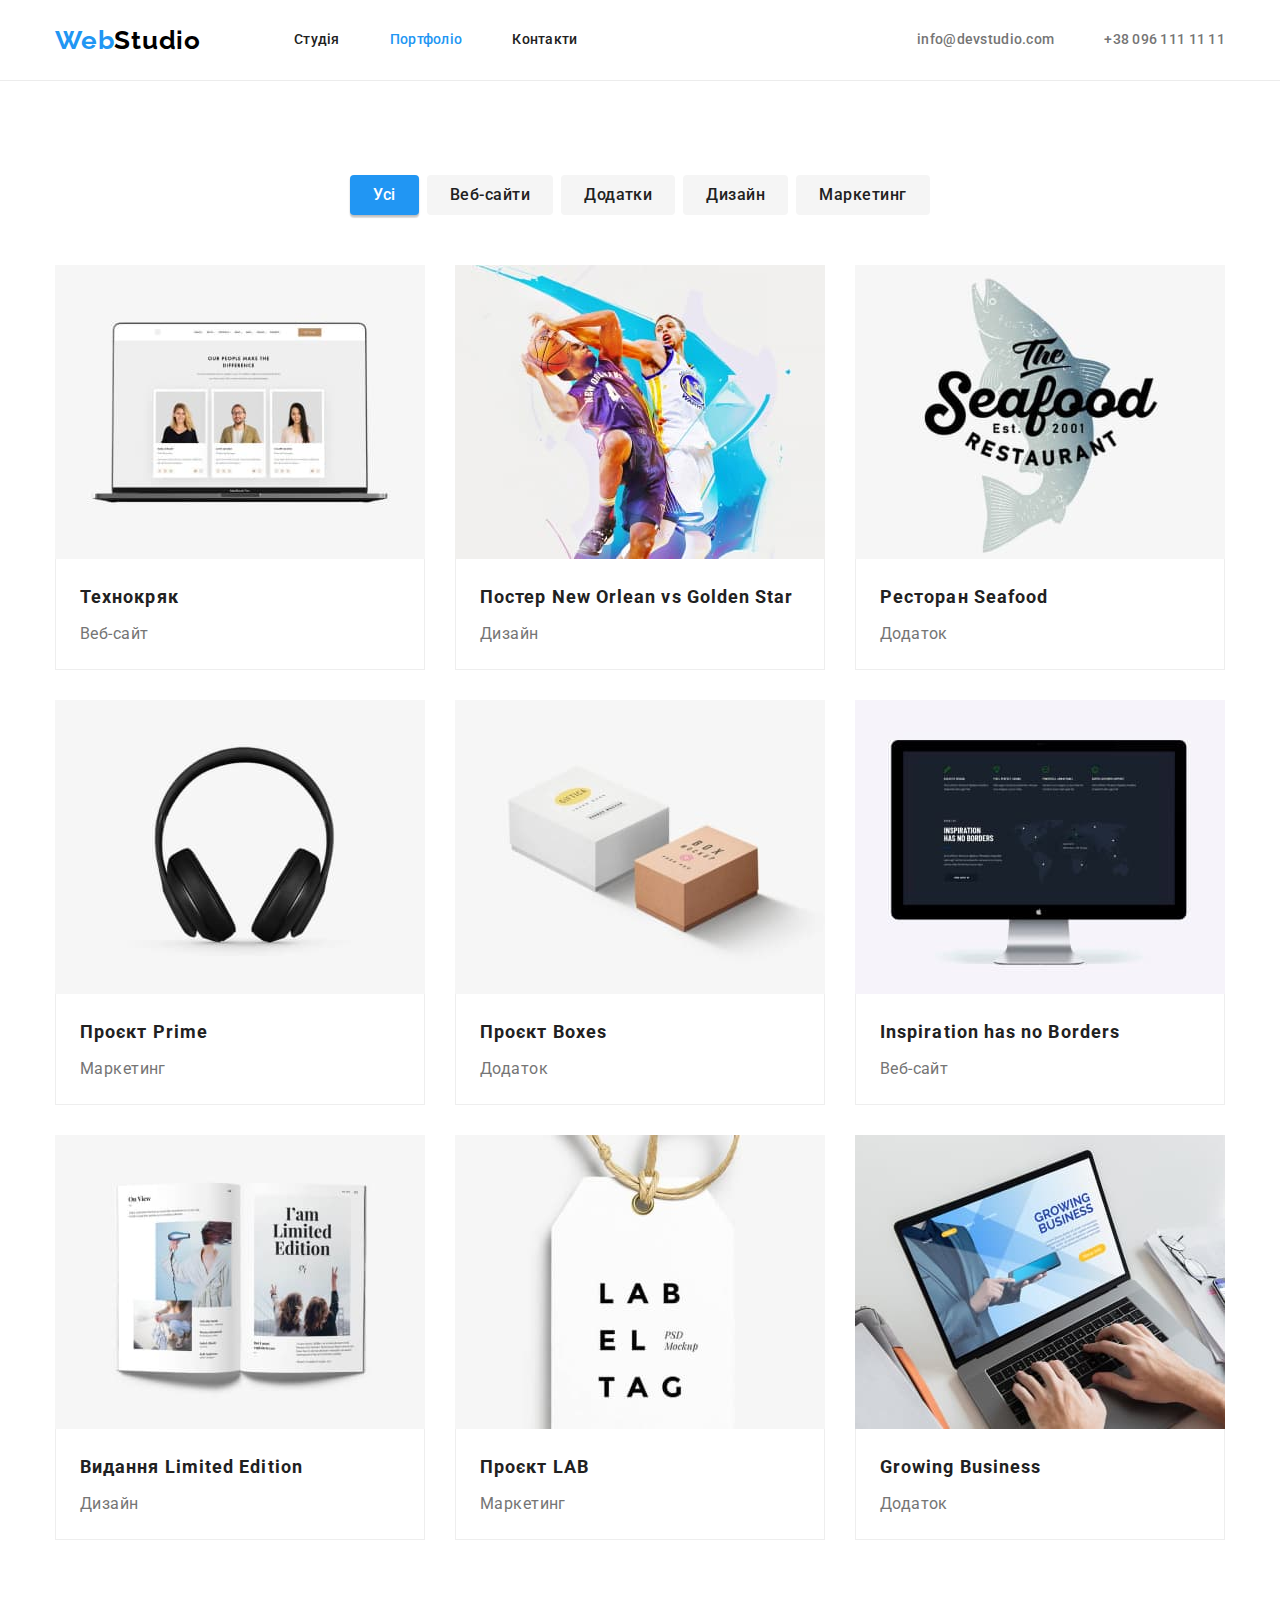
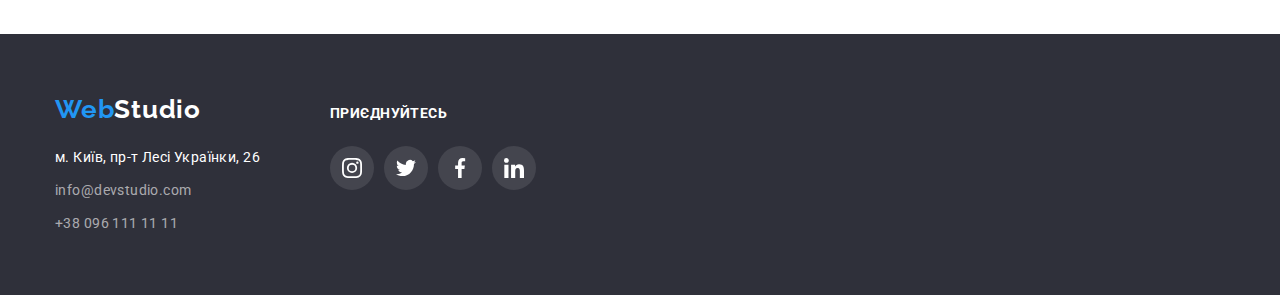
==== portfolio.html @ c972b33f "start" ====
<!DOCTYPE html>
<html lang="en">

<head>
   <meta charset="UTF-8" />
   <meta http-equiv="X-UA-Compatible" content="IE=edge" />
   <meta name="viewport" content="width=device-width, initial-scale=1.0" />
   <title>Studio</title>
   <link rel="preconnect" href="https://fonts.googleapis.com" />
   <link rel="preconnect" href="https://fonts.gstatic.com" crossorigin />
   <link
      href="https://fonts.googleapis.com/css2?family=Raleway:wght@700&family=Roboto:wght@400;500;700;900&display=swap"
      rel="stylesheet" />

   <!-- <link rel="stylesheet" href="./css/min-norm.css" /> -->

   <link rel="stylesheet"
      href="https://cdnjs.cloudflare.com/ajax/libs/modern-normalize/2.0.0/modern-normalize.min.css" />

   <link rel="stylesheet" href="./css/styles.css" />
</head>

<body>
   <!--==== HEADER ====-->
   <header class="hed-box main-head">
      <div class="hed-box container">
         <a class="logo logo-header link" href="./index.html" id="top">Web<span class="part-dark">Studio</span>
         </a>

         <!--=== NAV ===-->
         <nav class="main-nav">
            <ul class="nav-list list">
               <li class="item">
                  <a class="nav-link link" href="./index.html">Студія</a>
               </li>
               <li class="item">
                  <a class="nav-link current link" href="./portfolio.html">Портфоліо</a>
               </li>
               <li class="item">
                  <a class="nav-link link" href="#footer-contact">Контакти</a>
               </li>
            </ul>
         </nav>
         <!-- nav-fin -->

         <!--== CONTACT ==-->
         <ul class="contaсt-list list">
            <li class="item">
               <a class="mail-link link" href="mailto:info@devstudio.com">
                  info@devstudio.com
               </a>
            </li>
            <li class="item">
               <a class="header-tel-link link" href="tel:+380961111111">
                  +38 096 111 11 11
               </a>
            </li>
         </ul>
         <!-- contact-fin -->
      </div>
   </header>
   <!-- header-fin -->

   <!--== MAIN ==-->
   <main>
      <section class="section portfolio">
         <div class="container">
            <h1 class="visually-hidden">Портфоліо</h1>
            <ul class="filter list">
               <li class="item">
                  <button class="filter-btn btn active" type="button">
                     Усі
                  </button>
               </li>

               <li class="item">
                  <button class="filter-btn btn" type="button">
                     Веб-сайти
                  </button>
               </li>

               <li class="item">
                  <button class="filter-btn btn" type="button">
                     Додатки
                  </button>
               </li>

               <li class="item">
                  <button class="filter-btn btn" type="button">
                     Дизайн
                  </button>
               </li>

               <li class="item">
                  <button class="filter-btn btn" type="button">
                     Маркетинг
                  </button>
               </li>
            </ul>

            <!-- ==== EXAMPLES ==== -->
            <ul class="examples-list list">
               <li class="item">
                  <a class="examples-link link" href="">
                     <img src="./images/exampl-01.jpg" width="370"
                        alt="ноутбук з зображенням сторінки сайту на моніторі" />

                     <div class="card-descr">
                        <h3 class="examples-title title">Технокряк</h3>
                        <p class="examples-text">Веб-сайт</p>
                     </div>
                  </a>
               </li>

               <li class="item">
                  <a class="examples-link link" href="/">
                     <img src="./images/exampl-02.jpg" width="370" alt="два баскетболісти з м'ячем" />

                     <div class="card-descr">
                        <h3 class="examples-title title">
                           Постер
                           <span lang="en">New Orlean vs Golden Star</span>
                        </h3>
                        <p class="examples-text">Дизайн</p>
                     </div>
                  </a>
               </li>

               <li class="item">
                  <a class="examples-link link" href="/">
                     <img src="./images/exampl-03.jpg" width="370" alt="стилізоване зображення риби з написом" />

                     <div class="card-descr">
                        <h3 class="examples-title title">
                           Ресторан <span lang="en">Seafood</span>
                        </h3>
                        <p class="examples-text">Додаток</p>
                     </div>
                  </a>
               </li>

               <li class="item">
                  <a class="examples-link link" href="/">
                     <img src="./images/exampl-04.jpg" width="370" alt="зображення навушників" />

                     <div class="card-descr">
                        <h3 class="examples-title title">
                           Проєкт <span lang="en">Prime</span>
                        </h3>
                        <p class="examples-text">Маркетинг</p>
                     </div>
                  </a>
               </li>

               <li class="item">
                  <a class="examples-link link" href="/">
                     <img src="./images/exampl-05.jpg" width="370" alt="зображення двох коробок для пакування" />

                     <div class="card-descr">
                        <h3 class="examples-title title">
                           Проєкт <span lang="en">Boxes</span>
                        </h3>
                        <p class="examples-text">Додаток</p>
                     </div>
                  </a>
               </li>

               <li class="item">
                  <a class="examples-link link" href="/">
                     <img src="./images/exampl-06.jpg" width="370" alt="монітор з зображенням сторінки сайту" />

                     <div class="card-descr">
                        <h3 class="examples-title title">
                           <span lang="en">Inspiration has no Borders</span>
                        </h3>
                        <p class="examples-text">Веб-сайт</p>
                     </div>
                  </a>
               </li>

               <li class="item">
                  <a class="examples-link link" href="">
                     <img src="./images/exampl-07.jpg" width="370" alt="зображення розвороту журналу з картинками" />

                     <div class="card-descr">
                        <h3 class="examples-title title">
                           Видання <span lang="en">Limited Edition</span>
                        </h3>
                        <p class="examples-text">Дизайн</p>
                     </div>
                  </a>
               </li>

               <li class="item">
                  <a class="examples-link link" href="">
                     <img src="./images/exampl-08.jpg" width="370" alt="зображення бірки з написом" />

                     <div class="card-descr">
                        <h3 class="examples-title title">
                           Проєкт <span lang="en">LAB</span>
                        </h3>
                        <p class="examples-text">Маркетинг</p>
                     </div>
                  </a>
               </li>

               <li class="item">
                  <a class="examples-link link" href="/">
                     <img src="./images/exampl-09.jpg" width="370"
                        alt="руки людини набирають текст на клавіатурі ноутбука" />

                     <div class="card-descr">
                        <h3 class="examples-title title">
                           Growing Business
                        </h3>
                        <p class="examples-text">Додаток</p>
                     </div>
                  </a>
               </li>
            </ul>
         </div>
      </section>
   </main>

   <!-- FOOTER -->
   <footer class="footer">
      <div class="container footer-box">
         <!-- =====  ===== -->
         <div class="logo-address-box">
            <a class="logo logo-footer link" href="#top">
               Web<span class="part-light">Studio</span>
            </a>

            <!-- ADDRES-FOOTER -->

            <address class="address-footer" id="footer-contact">
               <ul class="address-list list">
                  <li class="item">
                     <a class="footer-link map link" href="https://goo.gl/maps/ic5BbQwKgorMATyc7" target="_blank"
                        rel="noopener noreferrer nofollow">
                        м. Київ, пр-т Лесі Українки, 26
                     </a>
                  </li>
                  <li class="item">
                     <a class="footer-link link" href="mailto:info@devstudio.com">
                        info@devstudio.com
                     </a>
                  </li>
                  <li class="item">
                     <a class="footer-link link" href="tel:+380961111111">
                        +38 096 111 11 11
                     </a>
                  </li>
               </ul>
            </address>

            <!-- address-fin -->
         </div>

         <!-- ===== SOCIAL-footer ===== -->
         <div class="soc-footer-box">
            <strong class="join">приєднуйтесь</strong>

            <div class="social-box-footer">
               <ul class="social-list social-list-dark list">
                  <li class="item">
                     <a href="" class="soc-link insta-link link">
                        <svg class="soc-ico">
                           <use href="./images/symbol-.svg#instagram"></use>
                        </svg>
                     </a>
                  </li>

                  <li class="item">
                     <a href="" class="soc-link twit-link link">
                        <svg class="soc-ico">
                           <use href="./images/symbol-.svg#twitter"></use>
                        </svg>
                     </a>
                  </li>

                  <li class="item">
                     <a href="" class="soc-link fb-link link">
                        <svg class="soc-ico">
                           <use href="./images/symbol-.svg#facebook"></use>
                        </svg>
                     </a>
                  </li>

                  <li class="item">
                     <a href="" class="soc-link in-link link">
                        <svg class="soc-ico">
                           <use href="./images/symbol-.svg#linkedin"></use>
                        </svg>
                     </a>
                  </li>
               </ul>
            </div>
         </div>
      </div>
   </footer>
</body>

</html>
---- css/min-norm.css ----
/**
 * Minified by jsDelivr using clean-css v4.2.3.
 * Original file: /npm/modern-normalize@1.1.0/modern-normalize.css
 *
 * Do NOT use SRI with dynamically generated files! More information: https://www.jsdelivr.com/using-sri-with-dynamic-files
 */
/*! modern-normalize v1.1.0 | MIT License | https://github.com/sindresorhus/modern-normalize */
*,
::after,
::before {
   box-sizing: border-box;
}
html {
   -moz-tab-size: 4;
   tab-size: 4;
}
html {
   line-height: 1.15;
   -webkit-text-size-adjust: 100%;
}
body {
   margin: 0;
}
body {
   font-family: system-ui, -apple-system, 'Segoe UI', Roboto, Helvetica, Arial, sans-serif,
      'Apple Color Emoji', 'Segoe UI Emoji';
}
hr {
   height: 0;
   color: inherit;
}
abbr[title] {
   text-decoration: underline dotted;
}
b,
strong {
   font-weight: bolder;
}
code,
kbd,
pre,
samp {
   font-family: ui-monospace, SFMono-Regular, Consolas, 'Liberation Mono', Menlo, monospace;
   font-size: 1em;
}
small {
   font-size: 80%;
}
sub,
sup {
   font-size: 75%;
   line-height: 0;
   position: relative;
   vertical-align: baseline;
}
sub {
   bottom: -0.25em;
}
sup {
   top: -0.5em;
}
table {
   text-indent: 0;
   border-color: inherit;
}
button,
input,
optgroup,
select,
textarea {
   font-family: inherit;
   font-size: 100%;
   line-height: 1.15;
   margin: 0;
}
button,
select {
   text-transform: none;
}
[type='button'],
[type='reset'],
[type='submit'],
button {
   -webkit-appearance: button;
}
::-moz-focus-inner {
   border-style: none;
   padding: 0;
}
:-moz-focusring {
   outline: 1px dotted ButtonText;
}
:-moz-ui-invalid {
   box-shadow: none;
}
legend {
   padding: 0;
}
progress {
   vertical-align: baseline;
}
::-webkit-inner-spin-button,
::-webkit-outer-spin-button {
   height: auto;
}
[type='search'] {
   -webkit-appearance: textfield;
   outline-offset: -2px;
}
::-webkit-search-decoration {
   -webkit-appearance: none;
}
::-webkit-file-upload-button {
   -webkit-appearance: button;
   font: inherit;
}
summary {
   display: list-item;
}
/*# sourceMappingURL=/sm/b8ae781793ee4eb86edef3f2a2ac43a5575d063ed8cd287d7553f9f1b2776616.map */
---- css/styles.css ----
:root {
   /* COLOR */

   --prime-text-color: #757575;
   --second-text-color: #212121;
   --white-text-color: #ffffff;
   --prime-bg-color: #ffffff;
   --second-bg-color: #f5f4fa;
   --hero-bg-color: #c4c4c4;
   --dark-bg-color: #2f303a;
   --accent-color: #2196f3;
   --btn-active-color: #188ce8;
   --logo-dark-color: #000000;
   --footer-link-color: rgba(255, 255, 255, 0.6);
   --footer-link-bg: rgba(255, 255, 255, 0.1);
   --second-bg-color: #f5f5f5;
   --svg-prime-color: #afb1b8;

   /* --btn-bg-filter: #F5F4FA; */
}

body {
   /* box-sizing: border-box; */

   background-color: var(--prime-bg-color);
   color: var(--prime-text-color);
   font-family: 'Roboto', sans-serif;

   font-weight: 400;
   font-size: 14px;
   line-height: 1.7;
   letter-spacing: 0.03em;
}

/* === COMMON === */
p,
h1,
h2,
h3,
h4,
h5,
h6 {
   margin: 0;
   padding: 0;
}

ul {
   margin: 0;
   padding: 0;
}

img {
   display: block;
   max-width: 100%;
}
/* ----------- */
.container {
   width: 1200px;
   padding-left: 15px;
   padding-right: 15px;
   margin-left: auto;
   margin-right: auto;

   /* outline: 1px solid tomato; */
}

.section {
   padding-top: 94px;
   padding-bottom: 94px;
}

.no-padding {
   padding-top: 0;
}

.link {
   text-decoration: none;
}

.list {
   list-style: none;
}

.btn {
   border-radius: 4px;
   font-family: inherit;
   cursor: pointer;
   border: 1px solid transparent;
}

.title {
   color: var(--second-text-color);
}
.section-title {
   text-align: center;
   font-weight: 700;
   font-size: 36px;
   line-height: 1.17;
}

.visually-hidden {
   position: fixed;
   transform: scale(0);
}
/* ------------------ */

/* HEADER */

.main-head {
   border-bottom: 1px solid #ececec;
}

.hed-box {
   display: flex;
   align-items: center;
}

/* ==== Высота хедера ч-з padding для link ===== */
.nav-list .link {
   display: block;
   padding-top: 32px;
   padding-bottom: 32px;
}

/* ---logo--- */
.logo {
   font-family: 'Raleway';
   font-weight: 700;
   font-size: 26px;
   line-height: 1.19;
   letter-spacing: 0.03em;

   color: var(--accent-color);
}

.part-dark {
   color: var(--logo-dark-color);
}

/* ---nav--- */
.nav-list {
   display: flex;
   margin-left: 93px;
}

.nav-list .item:not(:first-child) {
   margin-left: 50px;
}

.nav-link {
   /* display: inline-block;
   padding-top: 32px;
   padding-bottom: 32px; */

   font-weight: 500;
   line-height: 1.14;
   letter-spacing: 0.02em;

   color: var(--second-text-color);
}
.nav-link.current {
   color: var(--accent-color);
}

.nav-link:hover,
.nav-link:focus {
   color: var(--accent-color);
}

/* ===== CONTACT ===== */
.contaсt-list {
   display: flex;
   margin-left: auto;
}

.contaсt-list .item + .item {
   margin-left: 50px;
}

.contaсt-list .link {
   display: flex;
   justify-content: center;
   align-items: center;

   font-weight: 500;
   line-height: 1.14;
   letter-spacing: 0.02em;

   color: inherit;

   /* color: tomato; */
}

.contact-list-ico {
   margin-right: 10px;

   fill: currentColor;
}

.contaсt-list .link:hover,
.contaсt-list .link:focus {
   color: var(--accent-color);
}
/* ---------------   */

/* MAIN */
/* --hero-- */
.hero {
   max-width: 1600px;
   max-height: 600px;
   margin-left: auto;
   margin-right: auto;
   padding-top: 200px;
   padding-bottom: 200px;

   /* background-image: linear-gradient(
      to right,
      rgba(47, 48, 58, 0.4),
      rgba(47, 48, 58, 0.4)
   ); */

   background-image: linear-gradient(
         to right,
         rgba(255, 0, 0, 0.2),
         rgba(0, 0, 255, 0.1)
      ),
      url(../images/hero-bg.jpg);

   background-repeat: no-repeat;
   background-position: center;
   background-size: cover;

   text-align: center;
   /* background-color: var(--hero-bg-color); */
}
.hero-title {
   margin-bottom: 30px;
   font-weight: 900;
   font-size: 44px;
   line-height: 1.36;
   letter-spacing: 0.06em;
   text-transform: uppercase;

   color: var(--white-text-color);
}
.hero-btn {
   min-width: 216px;
   padding: 10px 32px;

   font-weight: 700;
   font-size: 16px;
   line-height: 1.88;
   letter-spacing: 0.06em;

   color: var(--white-text-color);
   background-color: var(--accent-color);
   box-shadow: 0px 4px 4px rgba(0, 0, 0, 0.15);
}
.hero-btn:hover,
.hero-btn:focus {
   background-color: var(--btn-active-color);
}

/* -==== FEATURE ===== */

.feature-list {
   display: flex;
   flex-wrap: wrap;
   margin-left: -30px;
}

.feature-list .item {
   flex-basis: calc(100% / 4 - 30px);
   margin-left: 30px;
}

/* ----- BOX для SVG ----- */
.feature-box {
   display: flex;
   justify-content: center;
   align-items: center;

   height: 120px;

   background-color: var(--second-bg-color);
}

.feature-ico {
   width: 70px;
   height: 70px;
}

.feature-list .item:nth-child(1)::before {
   background-image: url(../images/feature01.svg);
}

.feature-list .item:nth-child(2)::before {
   background-image: url(../images/feature02.svg);
}

.feature-list .item:nth-child(3)::before {
   background-image: url(../images/feature03.svg);
}

.feature-list .item:nth-child(4)::before {
   background-image: url(../images/feature04.svg);
}

.feature-descr {
   padding-top: 30px;
}

.feature-pretitle {
   font-weight: 700;
   font-size: 14px;
   line-height: 1.14;
   text-transform: uppercase;
}

.feature-text {
   margin-top: 10px;
}
/* --------- */

/* --Work-- */

.work-list {
   display: flex;
   margin-top: 50px;
   justify-content: space-between;
}

/* -------- */

/* --Team-- */
.team {
   background-color: var(--second-bg-color);
}

.team .container {
   outline: none;
}

.team-list {
   display: flex;
   margin-top: 20px;
   margin-left: -30px;
}

.team-list > .item {
   margin-top: 30px;
   margin-left: 30px;

   box-shadow: 0px 2px 1px 0px #00000033, 0px 1px 1px 0px #00000024,
      0px 1px 3px 0px #0000001f;

   box-shadow: 0px 1px 3px rgb(0 0 0 / 12%), 0px 1px 1px rgb(0 0 0 / 14%),
      0px 2px 1px rgb(0 0 0 / 20%);

   /* box-shadow: 0px 1px 3px 0px #0000001f; */
}

.member-dscr {
   padding: 30px 32px;
   text-align: center;
}

.team-title {
   font-weight: 500;
   font-size: 16px;
   line-height: 1.19;
}
.team-text {
   margin-top: 10px;

   font-size: 16px;
   line-height: 1.19;
   letter-spacing: 0.03em;
}

/* --- Cocial-list --- */

.social-box {
   margin-top: 16px;
}
.social-list {
   display: flex;
   justify-content: flex-start;
   align-items: center;
}

.social-list .item + .item {
   margin-left: 10px;
}

.soc-link {
   display: flex;
   align-items: center;
   justify-content: center;
   width: 44px;
   height: 44px;

   border-radius: 50%;

   color: var(--svg-prime-color);
   /* outline: 1px solid tomato; */
}

.soc-ico {
   width: 20px;
   height: 20px;

   /* --- color наследует от ссылки --- */
   fill: currentColor;
}

/* ----- при HOVER на ссылку ----- */
/* ----- иконка тоже меняет цвет ----- */
.social-list .soc-link:hover {
   color: var(--white-text-color);
   background-color: var(--accent-color);
}

/* ----------- */

/* ===== CLIENT ===== */

.client-list {
   display: flex;
   margin-top: 50px;
}

.client-list .item {
   display: inline-flex;
   flex-basis: calc(100% / 6 - 30px);
   margin-left: 30px;
}
.client-list .item:first-child {
   margin-left: 0;
}

.client-link {
   display: flex;
   justify-content: center;
   align-items: center;

   width: 170px;
   height: 92px;

   color: var(--svg-prime-color);
   border: 1px solid var(--svg-prime-color);
   border-radius: 4px;
}

.client-ico {
   width: 106px;
   height: 60px;

   fill: currentColor;
}

.client-link:hover,
.client-link:focus {
   color: var(--accent-color);
   border-color: var(--accent-color);
   outline-color: var(--accent-color);
}

/* ===== FOOTER ===== */
.footer {
   padding-top: 60px;
   padding-bottom: 60px;
   background-color: var(--dark-bg-color);
}

.footer-box {
   display: flex;
   align-items: baseline;
}

/* ----- Logo ----- */
.part-light {
   color: var(--white-text-color);
}
/* ----- Address ----- */
.address-footer {
   margin-top: 20px;

   font-style: normal;
   font-style: inherit;
}

.address-list .item:not(:first-child) {
   margin-top: 9px;
}

.footer-link.map {
   color: var(--white-text-color);
}
.footer-link {
   color: var(--footer-link-color);
}

.footer-link:hover,
.footer-link:focus {
   color: var(--accent-color);
}

/* ----- SOCIAL-footer ----- */
.soc-footer-box {
   margin-left: 70px;
}

.join {
   font-weight: 700;
   font-size: 14px;
   line-height: 16px;
   letter-spacing: 0.03em;
   text-transform: uppercase;

   color: var(--white-text-color);
}

.social-box-footer {
   margin-top: 20px;
}

.social-list-dark .soc-link {
   color: var(--white-text-color);

   background-color: var(--footer-link-bg);
}

/* ----- при HOVER на ссылку ----- */
/* ----- иконка тоже меняет цвет ----- */

/* -----------------------------------------------   */

/* ===== PORTFOLIO ===== */

/* -===== filter ===== */
.filter {
   display: flex;
   justify-content: center;
}

.filter .item:not(:first-child) {
   margin-left: 8px;
}

.filter-btn {
   padding: 6px 22px;
   font-weight: 500;
   font-size: 16px;
   line-height: 1.63;
   /* identical to box height, or 162% */

   text-align: center;
   letter-spacing: 0.03em;

   color: #212121;
   background-color: var(--second-bg-color);
}
.filter-btn.active {
   color: var(--white-text-color);
   background-color: var(--accent-color);
   box-shadow: 0px 3px 1px rgba(0, 0, 0, 0.1), 0px 1px 2px rgba(0, 0, 0, 0.08),
      0px 2px 2px rgba(0, 0, 0, 0.12);
}
.filter-btn:hover,
.filter-btn:focus {
   color: var(--white-text-color);
   background-color: var(--accent-color);
   box-shadow: 0px 3px 1px rgba(0, 0, 0, 0.1), 0px 1px 2px rgba(0, 0, 0, 0.08),
      0px 2px 2px rgba(0, 0, 0, 0.12);
}

/* --=== Examples ===-- */

.examples-list {
   display: flex;
   flex-wrap: wrap;
   margin-top: 50px;

   margin-top: 20px;
   margin-left: -30px;
}

.examples-list .item {
   flex-basis: calc(100% / 3 - 30px);
   margin-top: 30px;
   margin-left: 30px;
}

.examples-list .item:hover {
   box-shadow: 0px 1px 1px rgba(0, 0, 0, 0.12), 0px 4px 4px rgba(0, 0, 0, 0.06),
      1px 4px 6px rgba(0, 0, 0, 0.16);
}

.card-descr {
   padding: 20px 24px;

   border: 1px solid #eeeeee;
   border-top: none;
}

.examples-title {
   font-weight: 700;
   font-size: 18px;
   line-height: 2;
   letter-spacing: 0.06em;
}
.examples-text {
   margin-top: 4px;

   font-size: 16px;
   line-height: 1.88;

   color: var(--prime-text-color);
}
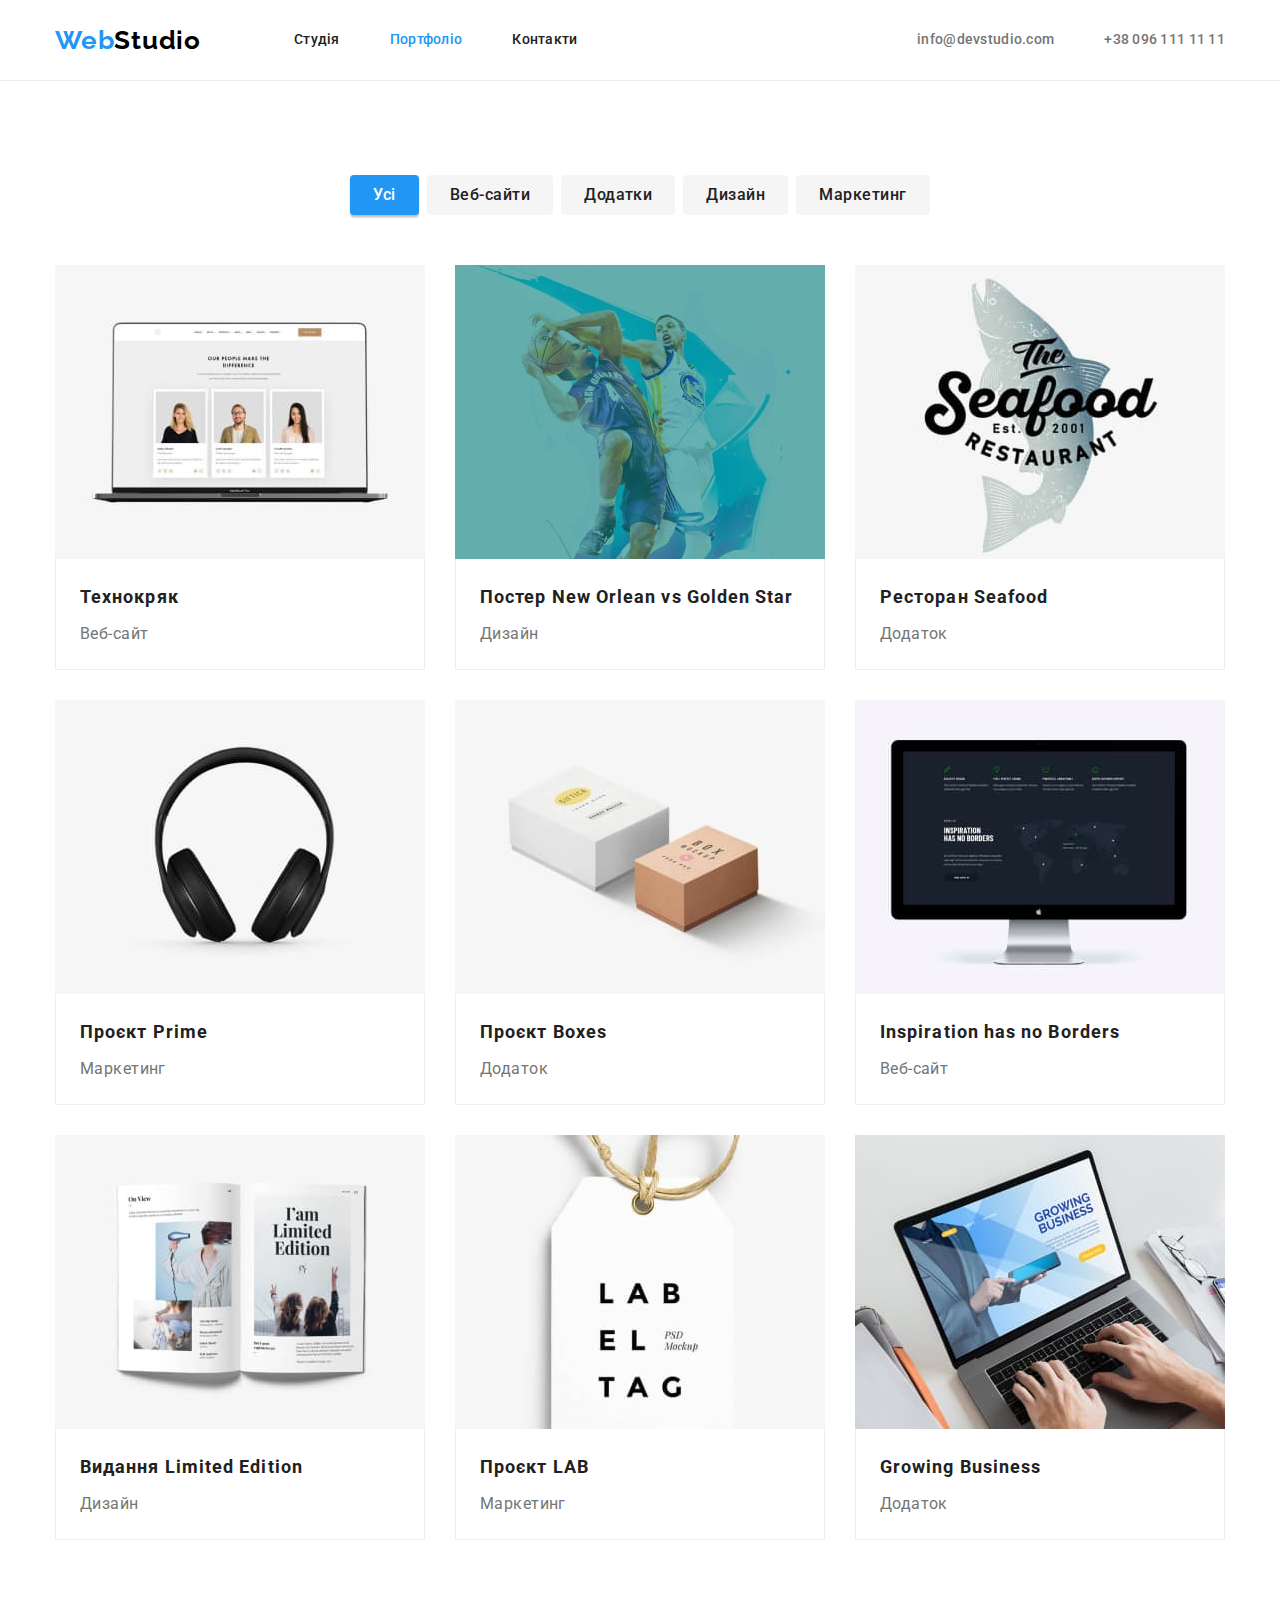
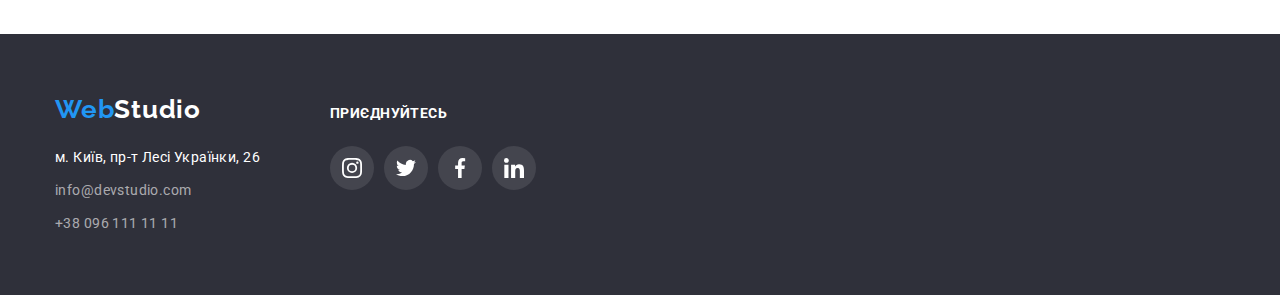
==== commit 328c40cb: "pro" ====
--- a/portfolio.html
+++ b/portfolio.html
@@ -102,8 +102,14 @@
             <ul class="examples-list list">
                <li class="item">
                   <a class="examples-link link" href="">
-                     <img src="./images/exampl-01.jpg" width="370"
-                        alt="ноутбук з зображенням сторінки сайту на моніторі" />
+                     <div class="example-thumb">
+                        <img src="./images/exampl-01.jpg" width="370"
+                           alt="ноутбук з зображенням сторінки сайту на моніторі" />
+                        <p class="example-promo">Ресурс пропонує комплексні пропозиції з різним рівнем функціоналу та
+                           сервісів. Все це дозволить відвідувачу отримати
+                           вичерпні відомості про компанію чи приватну особу.</p>
+                     </div>
+
 
                      <div class="card-descr">
                         <h3 class="examples-title title">Технокряк</h3>
@@ -114,7 +120,11 @@
 
                <li class="item">
                   <a class="examples-link link" href="/">
-                     <img src="./images/exampl-02.jpg" width="370" alt="два баскетболісти з м'ячем" />
+                     <div class="before-thumb">
+                        <img src="./images/exampl-02.jpg" width="370" alt="два баскетболісти з м'ячем" />
+                     </div>
+
+
 
                      <div class="card-descr">
                         <h3 class="examples-title title">
@@ -128,6 +138,8 @@
 
                <li class="item">
                   <a class="examples-link link" href="/">
+                     <div class="example-thumb"></div>
+
                      <img src="./images/exampl-03.jpg" width="370" alt="стилізоване зображення риби з написом" />
 
                      <div class="card-descr">
--- a/css/styles.css
+++ b/css/styles.css
@@ -15,6 +15,7 @@
    --footer-link-bg: rgba(255, 255, 255, 0.1);
    --second-bg-color: #f5f5f5;
    --svg-prime-color: #afb1b8;
+   --close-color: #000000;
 
    /* --btn-bg-filter: #F5F4FA; */
 }
@@ -323,13 +324,33 @@
 /* --------- */
 
 /* --Work-- */
-
 .work-list {
    display: flex;
    margin-top: 50px;
    justify-content: space-between;
 }
 
+.work-thumb {
+   position: relative;
+}
+
+.work-text {
+   position: absolute;
+   left: 0;
+   bottom: 0;
+   width: 100%;
+   height: 70px;
+   padding-top: 27px;
+
+   font-weight: 700;
+   /* font-size: 14px; */
+   line-height: 1.14;
+   text-align: center;
+   /* letter-spacing: 0.03em; */
+   text-transform: uppercase;
+   color: var(--white-text-color);
+   background-color: rgba(47, 48, 58, 0.8);
+}
 /* -------- */
 
 /* --Team-- */
@@ -592,10 +613,59 @@
    margin-left: 30px;
 }
 
-.examples-list .item:hover {
+.examples-link {
+   display: block;
+}
+
+.example-thumb {
+   position: relative;
+}
+
+.example-promo {
+   position: absolute;
+   top: 0;
+   left: 0;
+   opacity: 0;
+
+   width: 100%;
+   height: 294px;
+   padding: 63px 24px;
+
+   font-weight: 400;
+   font-size: 18px;
+   line-height: 1.56;
+
+   color: var(--white-text-color);
+   letter-spacing: 0.03em;
+   background-color: tomato;
+}
+
+.examples-link:hover {
    box-shadow: 0px 1px 1px rgba(0, 0, 0, 0.12), 0px 4px 4px rgba(0, 0, 0, 0.06),
       1px 4px 6px rgba(0, 0, 0, 0.16);
 }
+
+.examples-link:hover .example-promo {
+   opacity: 1;
+}
+
+/* ----- BEFORE ----- */
+.before-thumb {
+   position: relative;
+}
+
+.before-thumb::before {
+   display: block;
+   position: absolute;
+
+   content: '';
+
+   width: 100%;
+   height: 100%;
+
+   background-color: rgba(0, 128, 128, 0.589);
+}
+/*  */
 
 .card-descr {
    padding: 20px 24px;
@@ -618,3 +688,63 @@
 
    color: var(--prime-text-color);
 }
+/* ========== */
+
+/* ===== BACKDROP--MODAL ===== */
+.backdrop {
+   position: fixed;
+   top: 0;
+   left: 0;
+
+   width: 100%;
+   height: 100%;
+
+   background-color: rgba(0, 0, 0, 0.1);
+}
+
+.backdrop.is-hidden {
+   opacity: 0;
+   pointer-events: none;
+}
+
+.modal {
+   position: absolute;
+   top: 50%;
+   left: 50%;
+   transform: translate(-50%, -50%);
+
+   width: 528px;
+   height: 581px;
+
+   background-color: #fff;
+}
+
+.close {
+   position: absolute;
+   right: 0;
+   top: 0;
+   display: flex;
+   justify-content: center;
+   align-items: center;
+   width: 30px;
+   height: 30px;
+   margin-top: 8px;
+   margin-right: 8px;
+
+   color: var(--close-color);
+   background-color: var(--prime-bg-color);
+   border: 1px solid rgba(0, 0, 0, 0.1);
+   border-radius: 50%;
+}
+
+.close-ico {
+   fill: currentColor;
+}
+
+.close:hover,
+.close:focus,
+.close:active {
+   color: var(--accent-color);
+   outline: none;
+   border-color: var(--accent-color);
+}
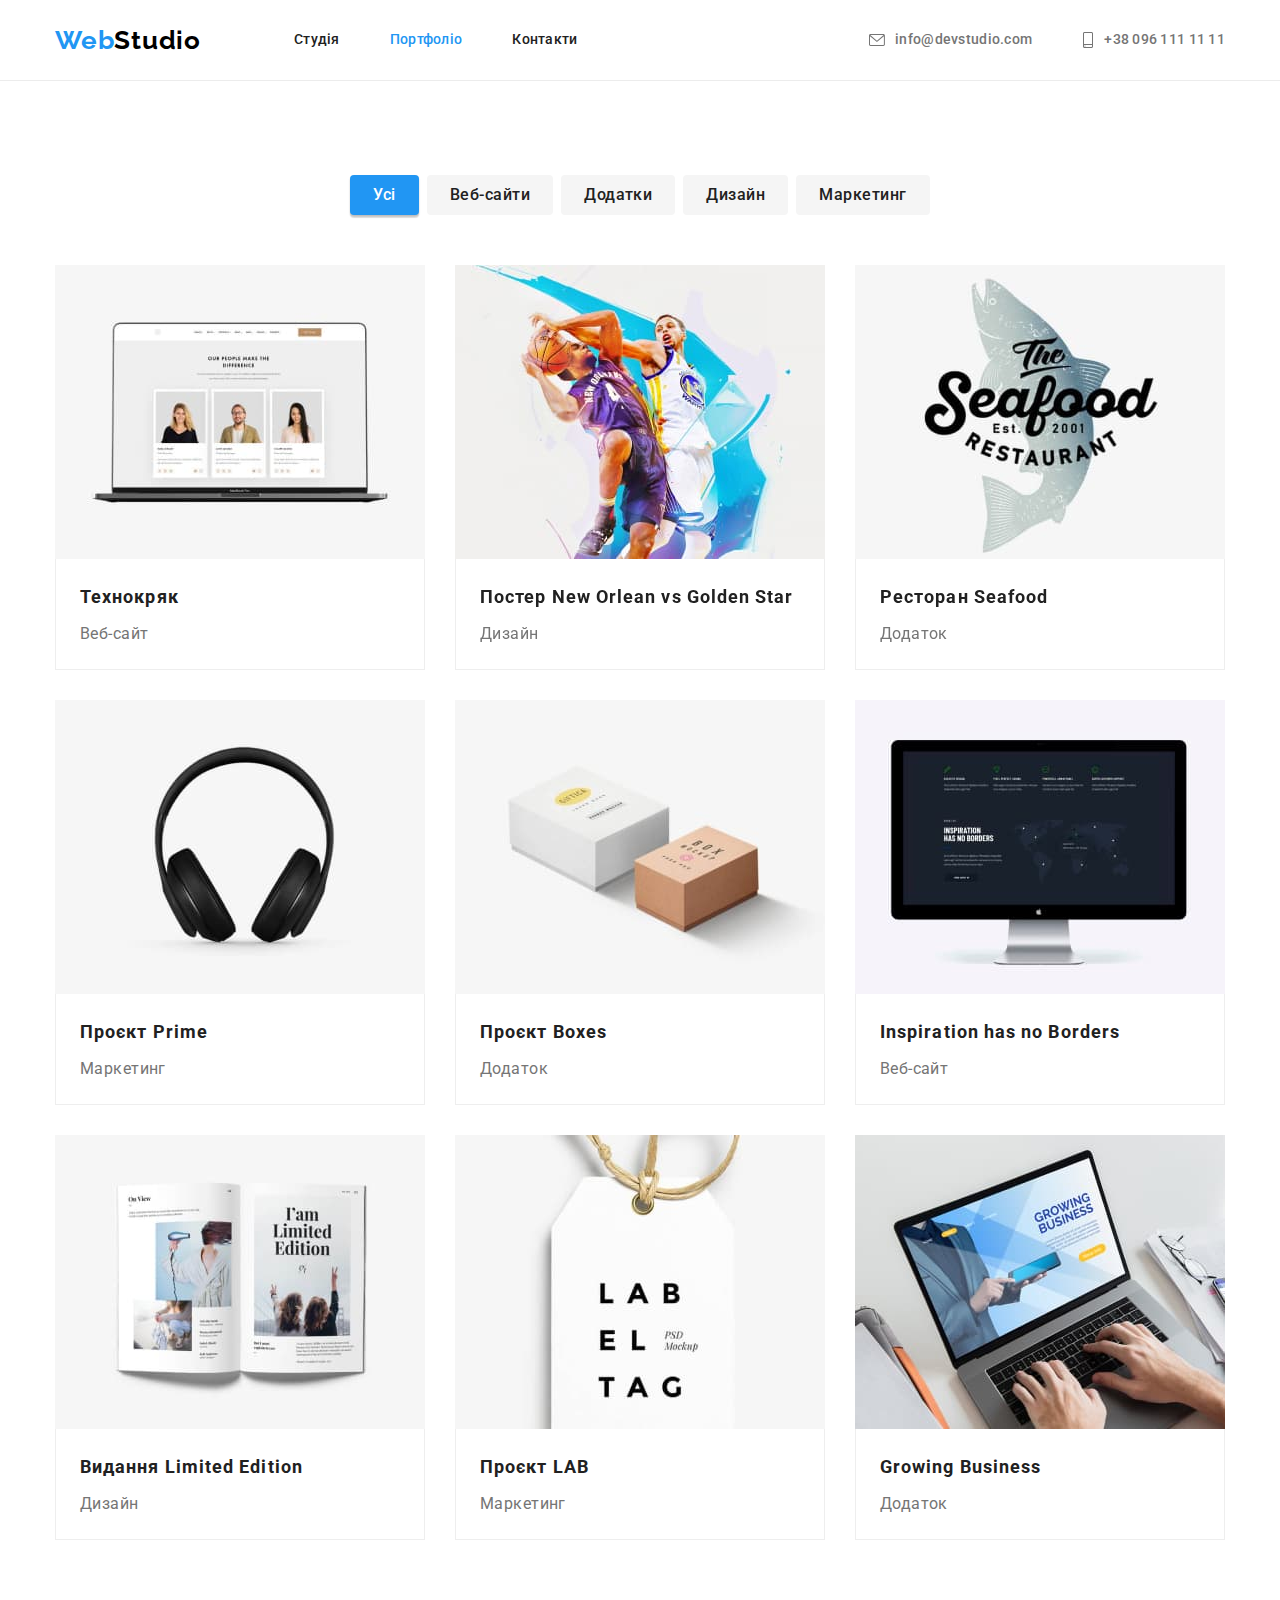
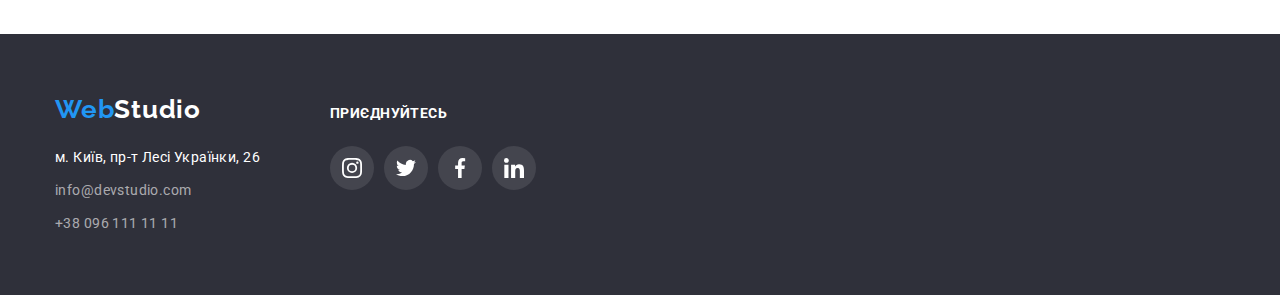
==== commit eee22110: "start optimisee" ====
--- a/portfolio.html
+++ b/portfolio.html
@@ -21,7 +21,7 @@
 </head>
 
 <body>
-   <!--==== HEADER ====-->
+   <!-- ===== HEADER ===== -->
    <header class="hed-box main-head">
       <div class="hed-box container">
          <a class="logo logo-header link" href="./index.html" id="top">Web<span class="part-dark">Studio</span>
@@ -46,12 +46,21 @@
          <!--== CONTACT ==-->
          <ul class="contaсt-list list">
             <li class="item">
-               <a class="mail-link link" href="mailto:info@devstudio.com">
+               <a class="contact-link link" href="mailto:info@devstudio.com">
+                  <svg class="contact-ico" width="16" height="12">
+                     <use href="./images/symbol.svg#mail"></use>
+                  </svg>
+
                   info@devstudio.com
                </a>
             </li>
             <li class="item">
-               <a class="header-tel-link link" href="tel:+380961111111">
+               <a class="contact-link link" href="tel:+380961111111">
+
+                  <svg class="contact-ico" width="12" height="16">
+                     <use href="./images/symbol.svg#phone"></use>
+                  </svg>
+
                   +38 096 111 11 11
                </a>
             </li>
@@ -61,11 +70,15 @@
    </header>
    <!-- header-fin -->
 
-   <!--== MAIN ==-->
+   <!-- ===== MAIN ===== -->
    <main>
+
+      <!-- ===== SELECT-BUTTONS ===== -->
       <section class="section portfolio">
          <div class="container">
             <h1 class="visually-hidden">Портфоліо</h1>
+
+            <!-- === PART BTN-FILTERS === -->
             <ul class="filter list">
                <li class="item">
                   <button class="filter-btn btn active" type="button">
@@ -101,6 +114,8 @@
             <!-- ==== EXAMPLES ==== -->
             <ul class="examples-list list">
                <li class="item">
+
+                  <!-- === Технокряк === -->
                   <a class="examples-link link" href="">
                      <div class="example-thumb">
                         <img src="./images/exampl-01.jpg" width="370"
@@ -110,7 +125,6 @@
                            вичерпні відомості про компанію чи приватну особу.</p>
                      </div>
 
-
                      <div class="card-descr">
                         <h3 class="examples-title title">Технокряк</h3>
                         <p class="examples-text">Веб-сайт</p>
@@ -118,13 +132,24 @@
                   </a>
                </li>
 
-               <li class="item">
-                  <a class="examples-link link" href="/">
-                     <div class="before-thumb">
-                        <img src="./images/exampl-02.jpg" width="370" alt="два баскетболісти з м'ячем" />
-                     </div>
-
-
+               <li class="item ">
+                  <!-- === NEW-ORLEAN === -->
+
+                  <!--  ROTATE #d -->
+                  <a class="examples-link link scene" href="">
+
+                     <div class="flip">
+
+                        <div class="flip__item flip--front">
+                           <img src="./images/exampl-02.jpg" width="370" alt="два баскетболісти з м'ячем" />
+                        </div>
+
+                        <div class="flip__item flip--back">
+                           Ресурс пропонує комплексні пропозиції з різним рівнем функціоналу та
+                           сервісів. Все це дозволить відвідувачу отримати
+                           вичерпні відомості про компанію чи приватну особу.
+                        </div>
+                     </div>
 
                      <div class="card-descr">
                         <h3 class="examples-title title">
@@ -133,21 +158,44 @@
                         </h3>
                         <p class="examples-text">Дизайн</p>
                      </div>
-                  </a>
-               </li>
-
-               <li class="item">
-                  <a class="examples-link link" href="/">
-                     <div class="example-thumb"></div>
-
-                     <img src="./images/exampl-03.jpg" width="370" alt="стилізоване зображення риби з написом" />
-
-                     <div class="card-descr">
-                        <h3 class="examples-title title">
-                           Ресторан <span lang="en">Seafood</span>
-                        </h3>
-                        <p class="examples-text">Додаток</p>
-                     </div>
+
+                  </a>
+               </li>
+
+               <li class="item scene">
+
+                  <!-- Seafood -->
+                  <!--   === FLIP-ALL === -->
+                  <a class="examples-link link nflip" href="/">
+
+                     <div class="thumb nflip__item flip--front"><img src="./images/exampl-03.jpg" width="370"
+                           alt="стилізоване зображення риби з написом" />
+                        <div class="card-descr">
+                           <h3 class="examples-title title">
+                              Ресторан <span lang="en">Seafood</span>
+                           </h3>
+                           <p class="examples-text">Додаток</p>
+                        </div>
+                     </div>
+                     <div class="nflip__item nflip--back">
+                        <p>
+                           Ресурс пропонує комплексні пропозиції з різним рівнем функціоналу та
+                           сервісів. Все це дозволить відвідувачу отримати
+                           вичерпні відомості про компанію чи приватну особу.
+                        </p>
+
+                     </div>
+
+                     <div class="tmp">
+
+
+
+                     </div>
+
+
+
+
+
                   </a>
                </li>
 
--- a/css/styles.css
+++ b/css/styles.css
@@ -178,7 +178,7 @@
    margin-left: 50px;
 }
 
-.contaсt-list .link {
+.contact-link {
    display: flex;
    justify-content: center;
    align-items: center;
@@ -188,11 +188,13 @@
    letter-spacing: 0.02em;
 
    color: inherit;
-
-   /* color: tomato; */
-}
-
-.contact-list-ico {
+}
+
+.link {
+   transition: color 1200ms linear;
+}
+
+.contact-ico {
    margin-right: 10px;
 
    fill: currentColor;
@@ -200,6 +202,7 @@
 
 .contaсt-list .link:hover,
 .contaсt-list .link:focus {
+   fill: currentColor;
    color: var(--accent-color);
 }
 /* ---------------   */
@@ -323,7 +326,7 @@
 }
 /* --------- */
 
-/* --Work-- */
+/* ----- Work ----- */
 .work-list {
    display: flex;
    margin-top: 50px;
@@ -353,7 +356,7 @@
 }
 /* -------- */
 
-/* --Team-- */
+/* ----- Team ----- */
 .team {
    background-color: var(--second-bg-color);
 }
@@ -377,8 +380,6 @@
 
    box-shadow: 0px 1px 3px rgb(0 0 0 / 12%), 0px 1px 1px rgb(0 0 0 / 14%),
       0px 2px 1px rgb(0 0 0 / 20%);
-
-   /* box-shadow: 0px 1px 3px 0px #0000001f; */
 }
 
 .member-dscr {
@@ -391,6 +392,7 @@
    font-size: 16px;
    line-height: 1.19;
 }
+
 .team-text {
    margin-top: 10px;
 
@@ -399,7 +401,7 @@
    letter-spacing: 0.03em;
 }
 
-/* --- Cocial-list --- */
+/* ----- Cocial-list ----- */
 
 .social-box {
    margin-top: 16px;
@@ -437,7 +439,8 @@
 
 /* ----- при HOVER на ссылку ----- */
 /* ----- иконка тоже меняет цвет ----- */
-.social-list .soc-link:hover {
+.social-list .soc-link:hover,
+.social-list .soc-link:focus {
    color: var(--white-text-color);
    background-color: var(--accent-color);
 }
@@ -619,25 +622,30 @@
 
 .example-thumb {
    position: relative;
+   overflow: hidden;
 }
 
 .example-promo {
    position: absolute;
    top: 0;
    left: 0;
-   opacity: 0;
 
    width: 100%;
    height: 294px;
    padding: 63px 24px;
 
-   font-weight: 400;
    font-size: 18px;
    line-height: 1.56;
 
    color: var(--white-text-color);
    letter-spacing: 0.03em;
-   background-color: tomato;
+
+   background-color: rgba(33, 150, 243, 0.9);
+
+   /* opacity: 0; */
+
+   transform: translateY(101%);
+   transition: transform 250ms linear, opacity 500ms linear;
 }
 
 .examples-link:hover {
@@ -647,25 +655,110 @@
 
 .examples-link:hover .example-promo {
    opacity: 1;
-}
-
-/* ----- BEFORE ----- */
-.before-thumb {
+
+   transform: translateY(0);
+}
+
+/* === FLIP === */
+.scene {
+   perspective: 700px;
+}
+
+.flip {
    position: relative;
-}
-
-.before-thumb::before {
-   display: block;
+   width: 100%;
+   height: 294px;
+
+   transform-style: preserve-3d;
+
+   transition: transform 250ms cubic-bezier(0.4, 0, 0.2, 1);
+}
+
+.flip__item {
    position: absolute;
-
-   content: '';
-
    width: 100%;
    height: 100%;
 
-   background-color: rgba(0, 128, 128, 0.589);
-}
-/*  */
+   backface-visibility: hidden;
+}
+
+.flip--back {
+   color: var(--white-text-color);
+   background-color: var(--accent-color);
+
+   padding: 63px 24px;
+
+   font-size: 18px;
+   line-height: 1.56;
+
+   color: var(--white-text-color);
+   letter-spacing: 0.03em;
+
+   transform: rotateY(180deg);
+}
+
+.scene:hover .flip,
+.scene:active .flip,
+.scene:focus .flip {
+   transform: rotateY(180deg);
+}
+
+/* ========== */
+
+.nflip {
+   position: relative;
+   width: 100%;
+   height: 100%;
+
+   transform-style: preserve-3d;
+
+   transition: transform 2500ms cubic-bezier(0.4, 0, 0.2, 1);
+}
+
+.nflip__item {
+   position: absolute;
+   width: 100%;
+   height: 100%;
+
+   backface-visibility: hidden;
+}
+
+.nflip--back {
+   display: flex;
+   justify-content: center;
+   /* align-items: center; */
+   padding: 63px 24px;
+
+   font-size: 18px;
+   line-height: 1.56;
+
+   color: var(--white-text-color);
+   background-color: var(--accent-color);
+
+   color: var(--white-text-color);
+   letter-spacing: 0.03em;
+
+   transform: rotateY(180deg);
+}
+
+.nflip--back p {
+   flex-grow: 1;
+}
+
+.scene:hover .nflip {
+   transform: rotateY(180deg);
+
+   box-shadow: 0px 1px 1px rgba(0, 0, 0, 0.12), 0px 4px 4px rgba(0, 0, 0, 0.06),
+      1px 4px 6px rgba(0, 0, 0, 0.16);
+}
+
+/* 
+.item.scene {
+   box-shadow: 0px 1px 1px rgba(0, 0, 0, 0.12), 0px 4px 4px rgba(0, 0, 0, 0.06),
+      1px 4px 6px rgba(0, 0, 0, 0.16);
+} */
+
+/* ==== */
 
 .card-descr {
    padding: 20px 24px;
@@ -688,7 +781,6 @@
 
    color: var(--prime-text-color);
 }
-/* ========== */
 
 /* ===== BACKDROP--MODAL ===== */
 .backdrop {
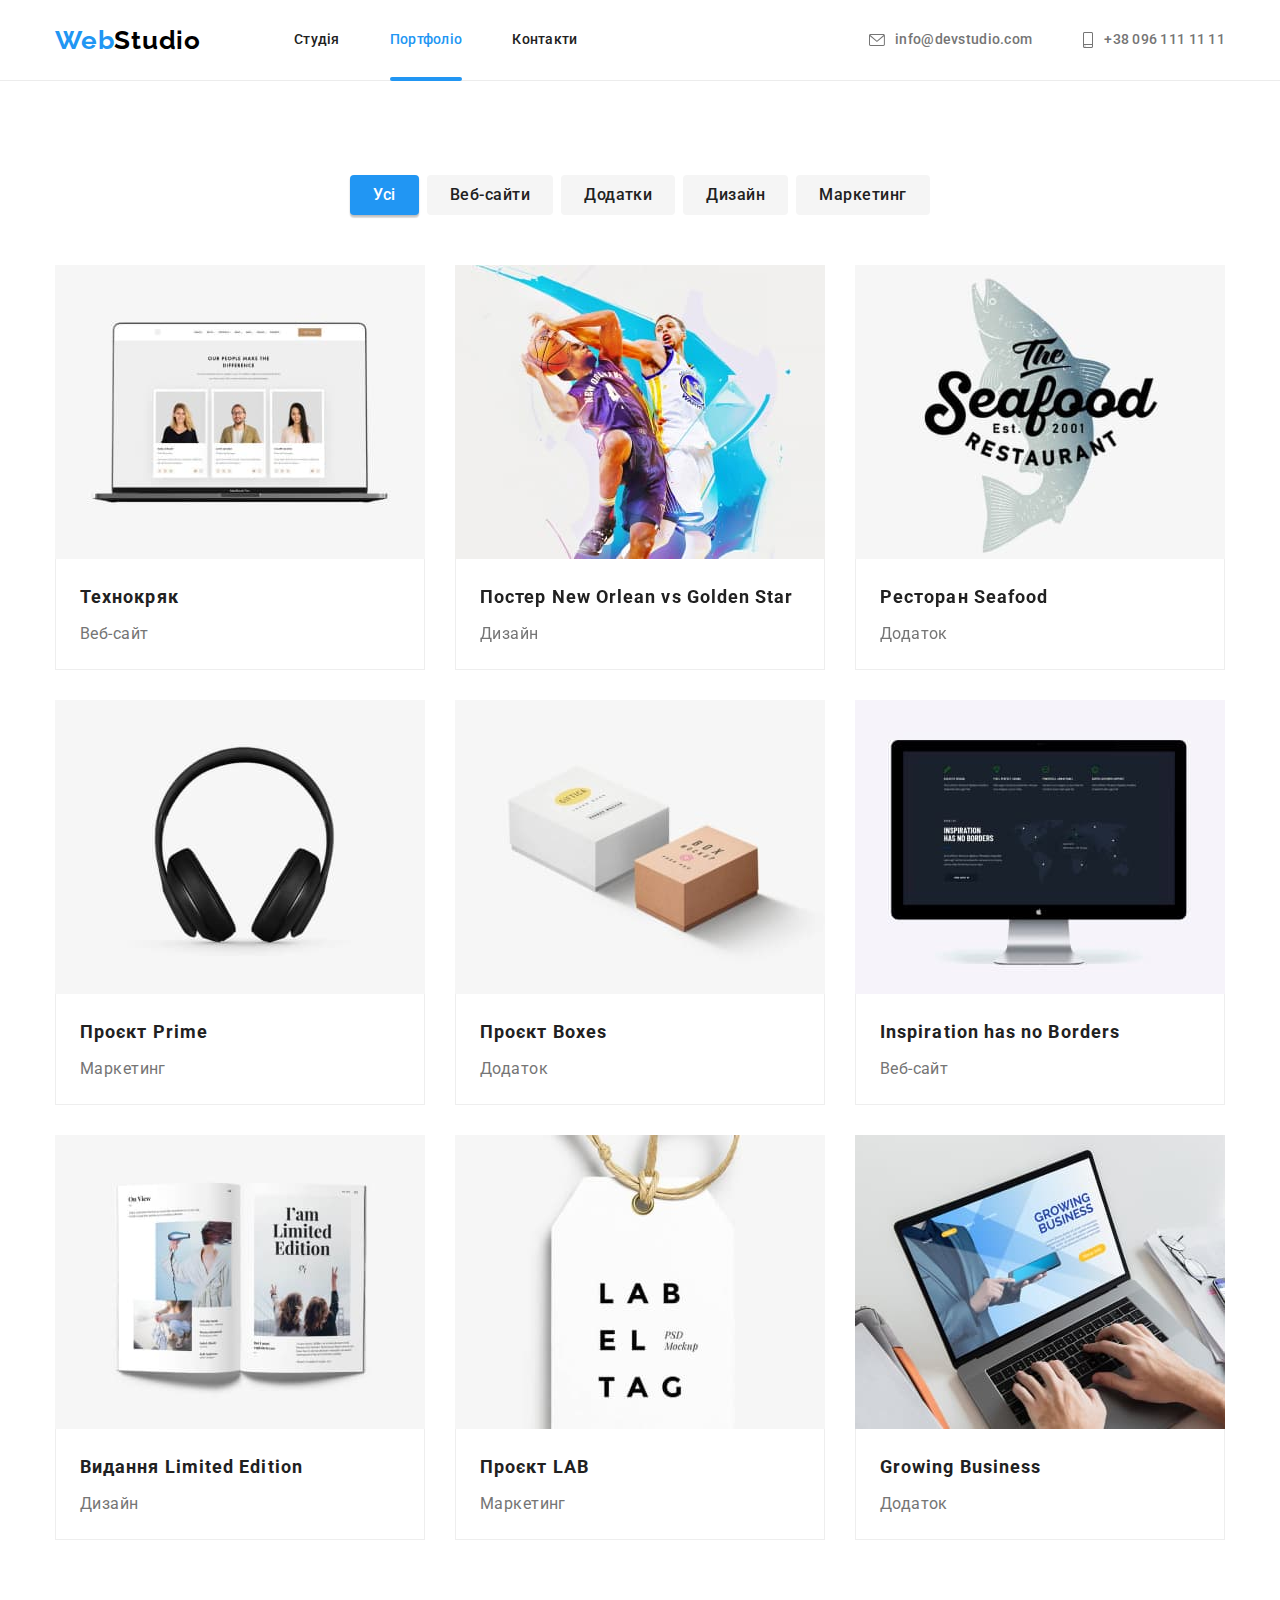
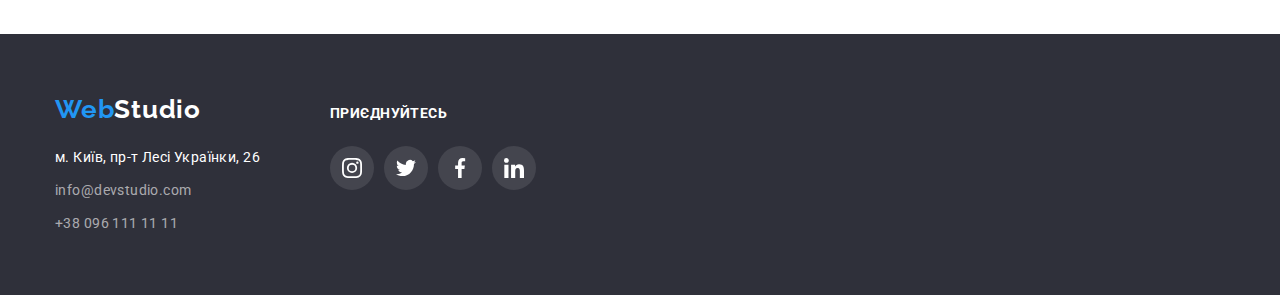
==== commit 49710f5c: "fin transform transition" ====
--- a/portfolio.html
+++ b/portfolio.html
@@ -116,13 +116,24 @@
                <li class="item">
 
                   <!-- === Технокряк === -->
+                  <!--  SCALE  -->
                   <a class="examples-link link" href="">
-                     <div class="example-thumb">
+
+                     <div class="scale-thumb">
+
                         <img src="./images/exampl-01.jpg" width="370"
                            alt="ноутбук з зображенням сторінки сайту на моніторі" />
-                        <p class="example-promo">Ресурс пропонує комплексні пропозиції з різним рівнем функціоналу та
+
+
+                        <div class="basis-scale over-box">
+
+                        </div>
+                        <p class="scale-txt">Ресурс пропонує комплексні пропозиції з різним рівнем
+                           функціоналу
+                           та
                            сервісів. Все це дозволить відвідувачу отримати
                            вичерпні відомості про компанію чи приватну особу.</p>
+
                      </div>
 
                      <div class="card-descr">
@@ -135,7 +146,7 @@
                <li class="item ">
                   <!-- === NEW-ORLEAN === -->
 
-                  <!--  ROTATE #d -->
+                  <!--  ROTATE-PART -->
                   <a class="examples-link link scene" href="">
 
                      <div class="flip">
@@ -144,11 +155,13 @@
                            <img src="./images/exampl-02.jpg" width="370" alt="два баскетболісти з м'ячем" />
                         </div>
 
-                        <div class="flip__item flip--back">
+                        <div class="flip__item flip--back over-box">
                            Ресурс пропонує комплексні пропозиції з різним рівнем функціоналу та
                            сервісів. Все це дозволить відвідувачу отримати
                            вичерпні відомості про компанію чи приватну особу.
                         </div>
+
+
                      </div>
 
                      <div class="card-descr">
@@ -164,11 +177,11 @@
 
                <li class="item scene">
 
-                  <!-- Seafood -->
-                  <!--   === FLIP-ALL === -->
-                  <a class="examples-link link nflip" href="/">
-
-                     <div class="thumb nflip__item flip--front"><img src="./images/exampl-03.jpg" width="370"
+                  <!-- Seafood === FLIP-FULL === -->
+
+                  <a class="examples-link link full-flip" href="/">
+
+                     <div class="thumb full-flip__item flip--front"><img src="./images/exampl-03.jpg" width="370"
                            alt="стилізоване зображення риби з написом" />
                         <div class="card-descr">
                            <h3 class="examples-title title">
@@ -177,7 +190,8 @@
                            <p class="examples-text">Додаток</p>
                         </div>
                      </div>
-                     <div class="nflip__item nflip--back">
+
+                     <div class="full-flip__item full-flip--back over-box">
                         <p>
                            Ресурс пропонує комплексні пропозиції з різним рівнем функціоналу та
                            сервісів. Все це дозволить відвідувачу отримати
@@ -185,23 +199,24 @@
                         </p>
 
                      </div>
-
-                     <div class="tmp">
-
-
-
-                     </div>
-
-
-
-
-
-                  </a>
-               </li>
-
-               <li class="item">
+                  </a>
+               </li>
+
+
+               <li class="item">
+
                   <a class="examples-link link" href="/">
-                     <img src="./images/exampl-04.jpg" width="370" alt="зображення навушників" />
+
+                     <div class="thumb thumb-over">
+                        <img src="./images/exampl-04.jpg" width="370" alt="зображення навушників" />
+                        <p class="over over-box">
+                           Ресурс пропонує комплексні пропозиції з різним рівнем функціоналу та
+                           сервісів. Все це дозволить відвідувачу отримати
+                           вичерпні відомості про компанію чи приватну особу.
+                        </p>
+                     </div>
+
+
 
                      <div class="card-descr">
                         <h3 class="examples-title title">
@@ -213,8 +228,22 @@
                </li>
 
                <li class="item">
+
+                  <!-- === OVER-EFFECT === -->
+
                   <a class="examples-link link" href="/">
-                     <img src="./images/exampl-05.jpg" width="370" alt="зображення двох коробок для пакування" />
+
+                     <div class="thumb thumb-over">
+                        <img src="./images/exampl-05.jpg" width="370" alt="зображення двох коробок для пакування" />
+
+                        <p class="over over-box">
+                           Ресурс пропонує комплексні пропозиції з різним рівнем функціоналу та
+                           сервісів. Все це дозволить відвідувачу отримати
+                           вичерпні відомості про компанію чи приватну особу.
+                        </p>
+
+
+                     </div>
 
                      <div class="card-descr">
                         <h3 class="examples-title title">
@@ -226,8 +255,23 @@
                </li>
 
                <li class="item">
+
+                  <!-- Inspiration has no Borders -->
                   <a class="examples-link link" href="/">
-                     <img src="./images/exampl-06.jpg" width="370" alt="монітор з зображенням сторінки сайту" />
+
+                     <div class="thumb thumb-over">
+
+                        <img src="./images/exampl-06.jpg" width="370" alt="монітор з зображенням сторінки сайту" />
+
+                        <p class="over over-box">
+                           Ресурс пропонує комплексні пропозиції з різним рівнем функціоналу та
+                           сервісів. Все це дозволить відвідувачу отримати
+                           вичерпні відомості про компанію чи приватну особу.
+                        </p>
+
+                     </div>
+
+
 
                      <div class="card-descr">
                         <h3 class="examples-title title">
@@ -239,8 +283,23 @@
                </li>
 
                <li class="item">
+                  <!-- Limited Edition -->
                   <a class="examples-link link" href="">
-                     <img src="./images/exampl-07.jpg" width="370" alt="зображення розвороту журналу з картинками" />
+
+                     <div class="thumb thumb-over">
+
+                        <img src="./images/exampl-07.jpg" width="370" alt="зображення розвороту журналу з картинками" />
+
+                        <p class="over over-box">
+                           Ресурс пропонує комплексні пропозиції з різним рівнем функціоналу та
+                           сервісів. Все це дозволить відвідувачу отримати
+                           вичерпні відомості про компанію чи приватну особу.
+                        </p>
+
+
+                     </div>
+
+
 
                      <div class="card-descr">
                         <h3 class="examples-title title">
@@ -252,8 +311,21 @@
                </li>
 
                <li class="item">
+
+                  <!-- LAB -->
                   <a class="examples-link link" href="">
-                     <img src="./images/exampl-08.jpg" width="370" alt="зображення бірки з написом" />
+
+                     <div class="thumb thumb-over">
+
+                        <img src="./images/exampl-08.jpg" width="370" alt="зображення бірки з написом" />
+
+                        <p class="over over-box">
+                           Ресурс пропонує комплексні пропозиції з різним рівнем функціоналу та
+                           сервісів. Все це дозволить відвідувачу отримати
+                           вичерпні відомості про компанію чи приватну особу.
+                        </p>
+
+                     </div>
 
                      <div class="card-descr">
                         <h3 class="examples-title title">
@@ -265,9 +337,19 @@
                </li>
 
                <li class="item">
+
+                  <!-- Growing Business -->
                   <a class="examples-link link" href="/">
-                     <img src="./images/exampl-09.jpg" width="370"
-                        alt="руки людини набирають текст на клавіатурі ноутбука" />
+
+                     <div class="thumb thumb-over">
+                        <img src="./images/exampl-09.jpg" width="370"
+                           alt="руки людини набирають текст на клавіатурі ноутбука" />
+                        <p class="over over-box">
+                           Ресурс пропонує комплексні пропозиції з різним рівнем функціоналу та
+                           сервісів. Все це дозволить відвідувачу отримати
+                           вичерпні відомості про компанію чи приватну особу.
+                        </p>
+                     </div>
 
                      <div class="card-descr">
                         <h3 class="examples-title title">
@@ -322,11 +404,11 @@
             <strong class="join">приєднуйтесь</strong>
 
             <div class="social-box-footer">
-               <ul class="social-list social-list-dark list">
+               <ul class="soc-list social-list-dark list">
                   <li class="item">
                      <a href="" class="soc-link insta-link link">
                         <svg class="soc-ico">
-                           <use href="./images/symbol-.svg#instagram"></use>
+                           <use href="./images/symbol.svg#instagram"></use>
                         </svg>
                      </a>
                   </li>
@@ -334,7 +416,7 @@
                   <li class="item">
                      <a href="" class="soc-link twit-link link">
                         <svg class="soc-ico">
-                           <use href="./images/symbol-.svg#twitter"></use>
+                           <use href="./images/symbol.svg#twitter"></use>
                         </svg>
                      </a>
                   </li>
@@ -342,7 +424,7 @@
                   <li class="item">
                      <a href="" class="soc-link fb-link link">
                         <svg class="soc-ico">
-                           <use href="./images/symbol-.svg#facebook"></use>
+                           <use href="./images/symbol.svg#facebook"></use>
                         </svg>
                      </a>
                   </li>
@@ -350,7 +432,7 @@
                   <li class="item">
                      <a href="" class="soc-link in-link link">
                         <svg class="soc-ico">
-                           <use href="./images/symbol-.svg#linkedin"></use>
+                           <use href="./images/symbol.svg#linkedin"></use>
                         </svg>
                      </a>
                   </li>
--- a/css/styles.css
+++ b/css/styles.css
@@ -17,6 +17,8 @@
    --svg-prime-color: #afb1b8;
    --close-color: #000000;
 
+   --cubic-function: cubic-bezier(0.4, 0, 0.2, 1);
+
    /* --btn-bg-filter: #F5F4FA; */
 }
 
@@ -149,18 +151,32 @@
 }
 
 .nav-link {
-   /* display: inline-block;
-   padding-top: 32px;
-   padding-bottom: 32px; */
-
    font-weight: 500;
    line-height: 1.14;
    letter-spacing: 0.02em;
 
    color: var(--second-text-color);
-}
+
+   transition: color 250ms var(--cubic-function);
+}
+
 .nav-link.current {
+   position: relative;
    color: var(--accent-color);
+}
+
+.current::after {
+   position: absolute;
+   content: '';
+   display: block;
+   width: 100%;
+   height: 4px;
+   left: 0;
+   bottom: -1px;
+
+   border-radius: 2px;
+
+   background-color: var(--accent-color);
 }
 
 .nav-link:hover,
@@ -188,10 +204,8 @@
    letter-spacing: 0.02em;
 
    color: inherit;
-}
-
-.link {
-   transition: color 1200ms linear;
+
+   transition: color 250ms var(--cubic-function);
 }
 
 .contact-ico {
@@ -200,10 +214,10 @@
    fill: currentColor;
 }
 
-.contaсt-list .link:hover,
-.contaсt-list .link:focus {
+.contact-link:hover,
+.contact-link:focus {
+   color: var(--accent-color);
    fill: currentColor;
-   color: var(--accent-color);
 }
 /* ---------------   */
 
@@ -259,6 +273,8 @@
    color: var(--white-text-color);
    background-color: var(--accent-color);
    box-shadow: 0px 4px 4px rgba(0, 0, 0, 0.15);
+
+   transition: background-color 250ms var(--cubic-function);
 }
 .hero-btn:hover,
 .hero-btn:focus {
@@ -401,18 +417,18 @@
    letter-spacing: 0.03em;
 }
 
-/* ----- Cocial-list ----- */
-
-.social-box {
+/* ----- SOC-BOX ----- */
+
+.soc-box {
    margin-top: 16px;
 }
-.social-list {
+.soc-list {
    display: flex;
    justify-content: flex-start;
    align-items: center;
 }
 
-.social-list .item + .item {
+.soc-list .item + .item {
    margin-left: 10px;
 }
 
@@ -426,6 +442,9 @@
    border-radius: 50%;
 
    color: var(--svg-prime-color);
+
+   transition: 250ms var(--cubic-function);
+
    /* outline: 1px solid tomato; */
 }
 
@@ -439,8 +458,8 @@
 
 /* ----- при HOVER на ссылку ----- */
 /* ----- иконка тоже меняет цвет ----- */
-.social-list .soc-link:hover,
-.social-list .soc-link:focus {
+.soc-list .soc-link:hover,
+.soc-list.soc-link:focus {
    color: var(--white-text-color);
    background-color: var(--accent-color);
 }
@@ -474,6 +493,8 @@
    color: var(--svg-prime-color);
    border: 1px solid var(--svg-prime-color);
    border-radius: 4px;
+
+   transition: all 250ms var(--cubic-function);
 }
 
 .client-ico {
@@ -523,6 +544,8 @@
 }
 .footer-link {
    color: var(--footer-link-color);
+
+   transition: color 250ms var(--cubic-function);
 }
 
 .footer-link:hover,
@@ -584,6 +607,8 @@
 
    color: #212121;
    background-color: var(--second-bg-color);
+
+   transition: 250ms var(--cubic-function);
 }
 .filter-btn.active {
    color: var(--white-text-color);
@@ -592,7 +617,8 @@
       0px 2px 2px rgba(0, 0, 0, 0.12);
 }
 .filter-btn:hover,
-.filter-btn:focus {
+.filter-btn:focus,
+.filter-btn:active {
    color: var(--white-text-color);
    background-color: var(--accent-color);
    box-shadow: 0px 3px 1px rgba(0, 0, 0, 0.1), 0px 1px 2px rgba(0, 0, 0, 0.08),
@@ -620,43 +646,73 @@
    display: block;
 }
 
-.example-thumb {
+.scale-thumb {
    position: relative;
    overflow: hidden;
 }
 
-.example-promo {
+.examples-link:hover {
+   box-shadow: 0px 1px 1px rgba(0, 0, 0, 0.12), 0px 4px 4px rgba(0, 0, 0, 0.06),
+      1px 4px 6px rgba(0, 0, 0, 0.16);
+}
+
+/* TRANSFORM-Y  */
+
+/* SCALE */
+.over-box {
    position: absolute;
    top: 0;
    left: 0;
 
-   width: 100%;
-   height: 294px;
    padding: 63px 24px;
 
    font-size: 18px;
    line-height: 1.56;
-
-   color: var(--white-text-color);
    letter-spacing: 0.03em;
+   color: var(--white-text-color);
 
    background-color: rgba(33, 150, 243, 0.9);
-
-   /* opacity: 0; */
-
-   transform: translateY(101%);
-   transition: transform 250ms linear, opacity 500ms linear;
-}
-
-.examples-link:hover {
-   box-shadow: 0px 1px 1px rgba(0, 0, 0, 0.12), 0px 4px 4px rgba(0, 0, 0, 0.06),
-      1px 4px 6px rgba(0, 0, 0, 0.16);
-}
-
-.examples-link:hover .example-promo {
+}
+
+.basis-scale {
+   width: 100%;
+   height: 294px;
+
+   transform: scaleY(0);
+
+   transform-origin: bottom;
+
+   transform-style: flat;
+
+   transition: transform 250ms var(--cubic-function);
+}
+
+.scale-txt {
+   position: absolute;
+   top: 0;
+   left: 0;
+   width: 100%;
+   height: 100%;
+
+   padding: 63px 24px;
+
+   font-size: 18px;
+   line-height: 1.56;
+   letter-spacing: 0.03em;
+   color: var(--white-text-color);
+
+   transform: translateX(100%);
+   opacity: 0;
+
+   transition: transform 450ms cubic-bezier(0.175, 0.885, 0.32, 1.275);
+}
+
+.examples-link:hover .basis-scale {
+   transform: scaleY(1);
+}
+.examples-link:hover .scale-txt {
+   transform: translateX(0);
    opacity: 1;
-
-   transform: translateY(0);
 }
 
 /* === FLIP === */
@@ -671,7 +727,7 @@
 
    transform-style: preserve-3d;
 
-   transition: transform 250ms cubic-bezier(0.4, 0, 0.2, 1);
+   transition: transform 250ms var(--cubic-function);
 }
 
 .flip__item {
@@ -683,17 +739,6 @@
 }
 
 .flip--back {
-   color: var(--white-text-color);
-   background-color: var(--accent-color);
-
-   padding: 63px 24px;
-
-   font-size: 18px;
-   line-height: 1.56;
-
-   color: var(--white-text-color);
-   letter-spacing: 0.03em;
-
    transform: rotateY(180deg);
 }
 
@@ -705,17 +750,17 @@
 
 /* ========== */
 
-.nflip {
+.full-flip {
    position: relative;
    width: 100%;
    height: 100%;
 
    transform-style: preserve-3d;
 
-   transition: transform 2500ms cubic-bezier(0.4, 0, 0.2, 1);
-}
-
-.nflip__item {
+   transition: 250ms var(--cubic-function);
+}
+
+.full-flip__item {
    position: absolute;
    width: 100%;
    height: 100%;
@@ -723,40 +768,44 @@
    backface-visibility: hidden;
 }
 
-.nflip--back {
+.full-flip--back {
    display: flex;
    justify-content: center;
-   /* align-items: center; */
-   padding: 63px 24px;
-
-   font-size: 18px;
-   line-height: 1.56;
-
-   color: var(--white-text-color);
-   background-color: var(--accent-color);
-
-   color: var(--white-text-color);
-   letter-spacing: 0.03em;
 
    transform: rotateY(180deg);
 }
 
-.nflip--back p {
-   flex-grow: 1;
-}
-
-.scene:hover .nflip {
+.scene:hover .full-flip {
    transform: rotateY(180deg);
 
-   box-shadow: 0px 1px 1px rgba(0, 0, 0, 0.12), 0px 4px 4px rgba(0, 0, 0, 0.06),
+   box-shadow: 0px 3px 1px rgba(0, 0, 0, 0.12), 0px 4px 4px rgba(0, 0, 0, 0.06),
       1px 4px 6px rgba(0, 0, 0, 0.16);
 }
 
-/* 
-.item.scene {
-   box-shadow: 0px 1px 1px rgba(0, 0, 0, 0.12), 0px 4px 4px rgba(0, 0, 0, 0.06),
-      1px 4px 6px rgba(0, 0, 0, 0.16);
-} */
+/* === over-effect === */
+.thumb-over {
+   position: relative;
+   overflow: hidden;
+}
+
+.over {
+   position: absolute;
+   top: 0;
+   left: 0;
+   width: 100%;
+   height: 100%;
+
+   transform: translateY(101%);
+
+   transition: all 250ms var(--cubic-function);
+
+   opacity: 0;
+}
+
+.examples-link:hover .over {
+   transform: translateY(0);
+   opacity: 1;
+}
 
 /* ==== */
 
